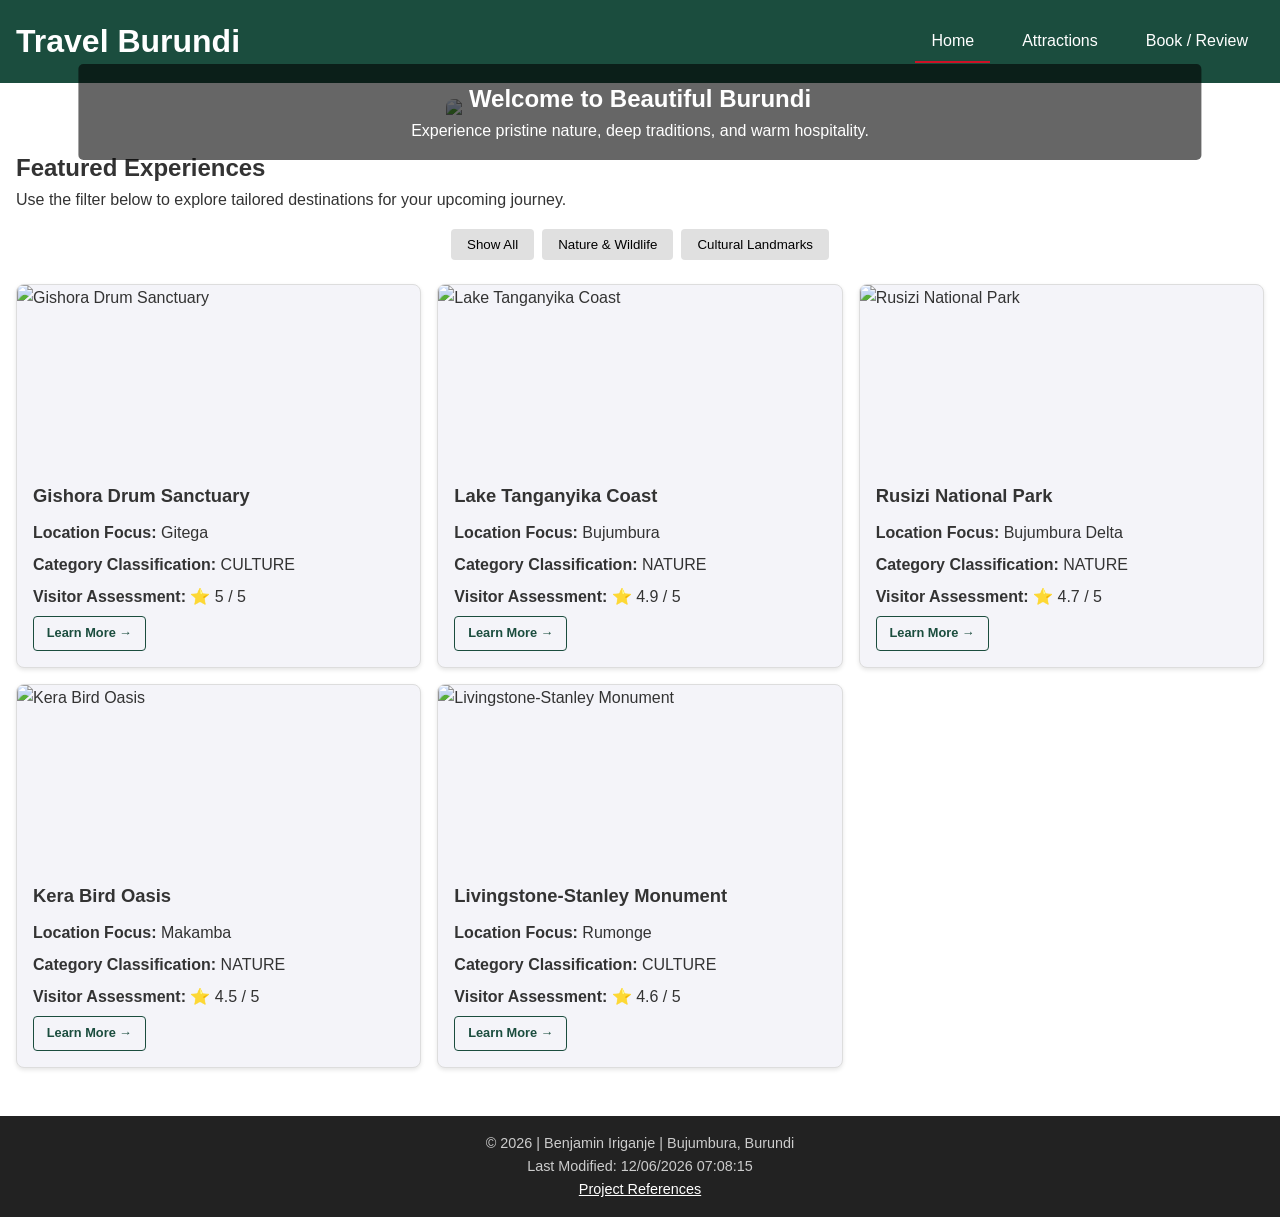
==== project/index.html @ b74495ed "first commit" ====
<!DOCTYPE html>
<html lang="en">
<head>
    <meta charset="UTF-8">
    <meta name="viewport" content="width=device-width, initial-scale=1.0">
    <title>Travel Burundi - Discover the Heart of Africa</title>
    <meta name="description" content="Explore the beautiful landscapes, rich culture, and ecotourism of Burundi. Plan your trip to Lake Tanganyika and more.">
    <link rel="stylesheet" href="styles/project.css">
    <script src="scripts/project.js" defer></script>
</head>
<body>
    <header>
        <h1>Travel Burundi</h1>
        <nav>
            <button id="menu-toggle" aria-label="Toggle Menu">&#9776;</button>
            <ul id="nav-menu">
                <li><a href="index.html" class="active">Home</a></li>
                <li><a href="attractions.html">Attractions</a></li>
                <li><a href="form.html">Book / Review</a></li>
            </ul>
        </nav>
    </header>

    <main>
        <section class="hero">
            <img src="images/hero-optimized.webp" alt="Scenic view of Lake Tanganyika shoreline in Burundi" loading="lazy">
            <div class="hero-text">
                <h2>Welcome to Beautiful Burundi</h2>
                <p>Experience pristine nature, deep traditions, and warm hospitality.</p>
            </div>
        </section>

        <section class="intro">
            <h2>Featured Experiences</h2>
            <p>Use the filter below to explore tailored destinations for your upcoming journey.</p>
            <div class="filter-controls">
                <button id="btn-all" class="filter-btn">Show All</button>
                <button id="btn-nature" class="filter-btn">Nature & Wildlife</button>
                <button id="btn-culture" class="filter-btn">Cultural Landmarks</button>
            </div>
            <div id="destinations-grid" class="grid-container"></div>
        </section>
    </main>

    <footer>
        <p>&copy; <span id="current-year"></span> | Benjamin Iriganje | Bujumbura, Burundi</p>
        <p>Last Modified: <span id="last-modified"></span></p>
        <p><a href="references.html">Project References</a></p>
    </footer>
</body>
</html>
---- project/styles/project.css ----
/* Color Palette Variables */
:root {
    --primary-color: #1b4d3e; /* Forest Green tint matching Burundi's environment */
    --secondary-color: #ce1126; /* Deep Red accent */
    --accent-color: #f4f4f9;
    --text-color: #333333;
    --font-stack: 'Segoe UI', Tahoma, Geneva, Verdana, sans-serif;
}

/* Base Formats */
* {
    box-sizing: border-box;
    margin: 0;
    padding: 0;
}

body {
    font-family: var(--font-stack);
    color: var(--text-color);
    background-color: #ffffff;
    line-height: 1.6;
}

/* Header & Navigation Layout */
header {
    background-color: var(--primary-color);
    color: white;
    padding: 1rem;
    display: flex;
    justify-content: space-between;
    align-items: center;
}

nav ul {
    list-style: none;
    display: none; /* Collapsed view for mobile first */
    flex-direction: column;
}

nav ul.show {
    display: flex;
}

nav ul li a {
    color: white;
    text-decoration: none;
    padding: 0.5rem 1rem;
    display: block;
}

nav ul li a.active, nav ul li a:hover {
    border-bottom: 2px solid var(--secondary-color);
}

#menu-toggle {
    background: none;
    border: none;
    color: white;
    font-size: 1.5rem;
    cursor: pointer;
}

/* Main Content Blocks */
main {
    padding: 1rem;
}

.hero {
    position: relative;
    text-align: center;
    color: white;
    margin-bottom: 1.5rem;
}

.hero img {
    width: 100%;
    height: 250px;
    object-fit: cover;
    border-radius: 8px;
}

.hero-text {
    position: absolute;
    top: 50%;
    left: 50%;
    transform: translate(-50%, -50%);
    background: rgba(0, 0, 0, 0.6);
    padding: 1rem;
    width: 90%;
    border-radius: 5px;
}

/* Dynamic Grid / Cards Layout Style Updates */
.filter-controls {
    margin: 1rem 0;
    display: flex;
    gap: 0.5rem;
    justify-content: center;
}

.filter-btn {
    padding: 0.5rem 1rem;
    background-color: #e0e0e0;
    border: none;
    cursor: pointer;
    border-radius: 4px;
}

.filter-btn:hover {
    background-color: var(--primary-color);
    color: white;
}

.grid-container {
    display: grid;
    grid-template-columns: 1fr;
    gap: 1rem;
    margin-top: 1.5rem;
}

/* Updated Card Styles for handling images properly */
.card {
    border: 1px solid #ddd;
    border-radius: 8px;
    padding: 0; /* Clear padding to let the image flush to top corners */
    background-color: var(--accent-color);
    box-shadow: 0 2px 4px rgba(0,0,0,0.1);
    display: flex;
    flex-direction: column;
    overflow: hidden;
}

.card-image-container {
    width: 100%;
    height: 180px; /* Uniform constraint for alignments */
    overflow: hidden;
}

.card-image-container img {
    width: 100%;
    height: 100%;
    object-fit: cover;
    display: block;
}

.card-content {
    padding: 1rem;
    display: flex;
    flex-direction: column;
    gap: 0.4rem;
    flex-grow: 1;
}

.card h3 {
    font-size: 1.15rem;
    margin-bottom: 0.2rem;
}

/* Styled Learn More Buttons inside individual cards */
.learn-more-btn {
    display: inline-block;
    margin-top: auto; /* Push down cleanly */
    padding: 0.4rem 0.8rem;
    border: 1px solid var(--primary-color);
    background-color: transparent;
    color: var(--primary-color);
    text-decoration: none;
    font-weight: bold;
    font-size: 0.8rem;
    width: max-content;
    border-radius: 4px;
}

.learn-more-btn:hover {
    background-color: var(--primary-color);
    color: white;
}

/* Form Styles */
form {
    display: flex;
    flex-direction: column;
    max-width: 500px;
    margin: 0 auto;
    gap: 0.8rem;
}

input, select, textarea {
    padding: 0.6rem;
    border: 1px solid #ccc;
    border-radius: 4px;
    width: 100%;
}

button[type="submit"] {
    background-color: var(--primary-color);
    color: white;
    padding: 0.8rem;
    border: none;
    cursor: pointer;
    border-radius: 4px;
    font-weight: bold;
}

button[type="submit"]:hover {
    background-color: #123329;
}

.stats-counter {
    text-align: center;
    font-weight: bold;
    color: var(--secondary-color);
    margin-bottom: 1rem;
}

/* Footer layout */
footer {
    background-color: #222;
    color: #ccc;
    text-align: center;
    padding: 1rem;
    margin-top: 2rem;
    font-size: 0.9rem;
}

footer a {
    color: white;
}

/* Responsive Breakpoints Larger Screens */
@media (min-width: 48rem) {
    #menu-toggle {
        display: none; /* Hide burger icon */
    }

    nav ul {
        display: flex; /* Always display row links */
        flex-direction: row;
        gap: 1rem;
    }

    .grid-container {
        grid-template-columns: repeat(2, 1fr);
    }

    .hero img {
        height: 400px;
    }
}

@media (min-width: 64rem) {
    .grid-container {
        grid-template-columns: repeat(3, 1fr);
    }
}
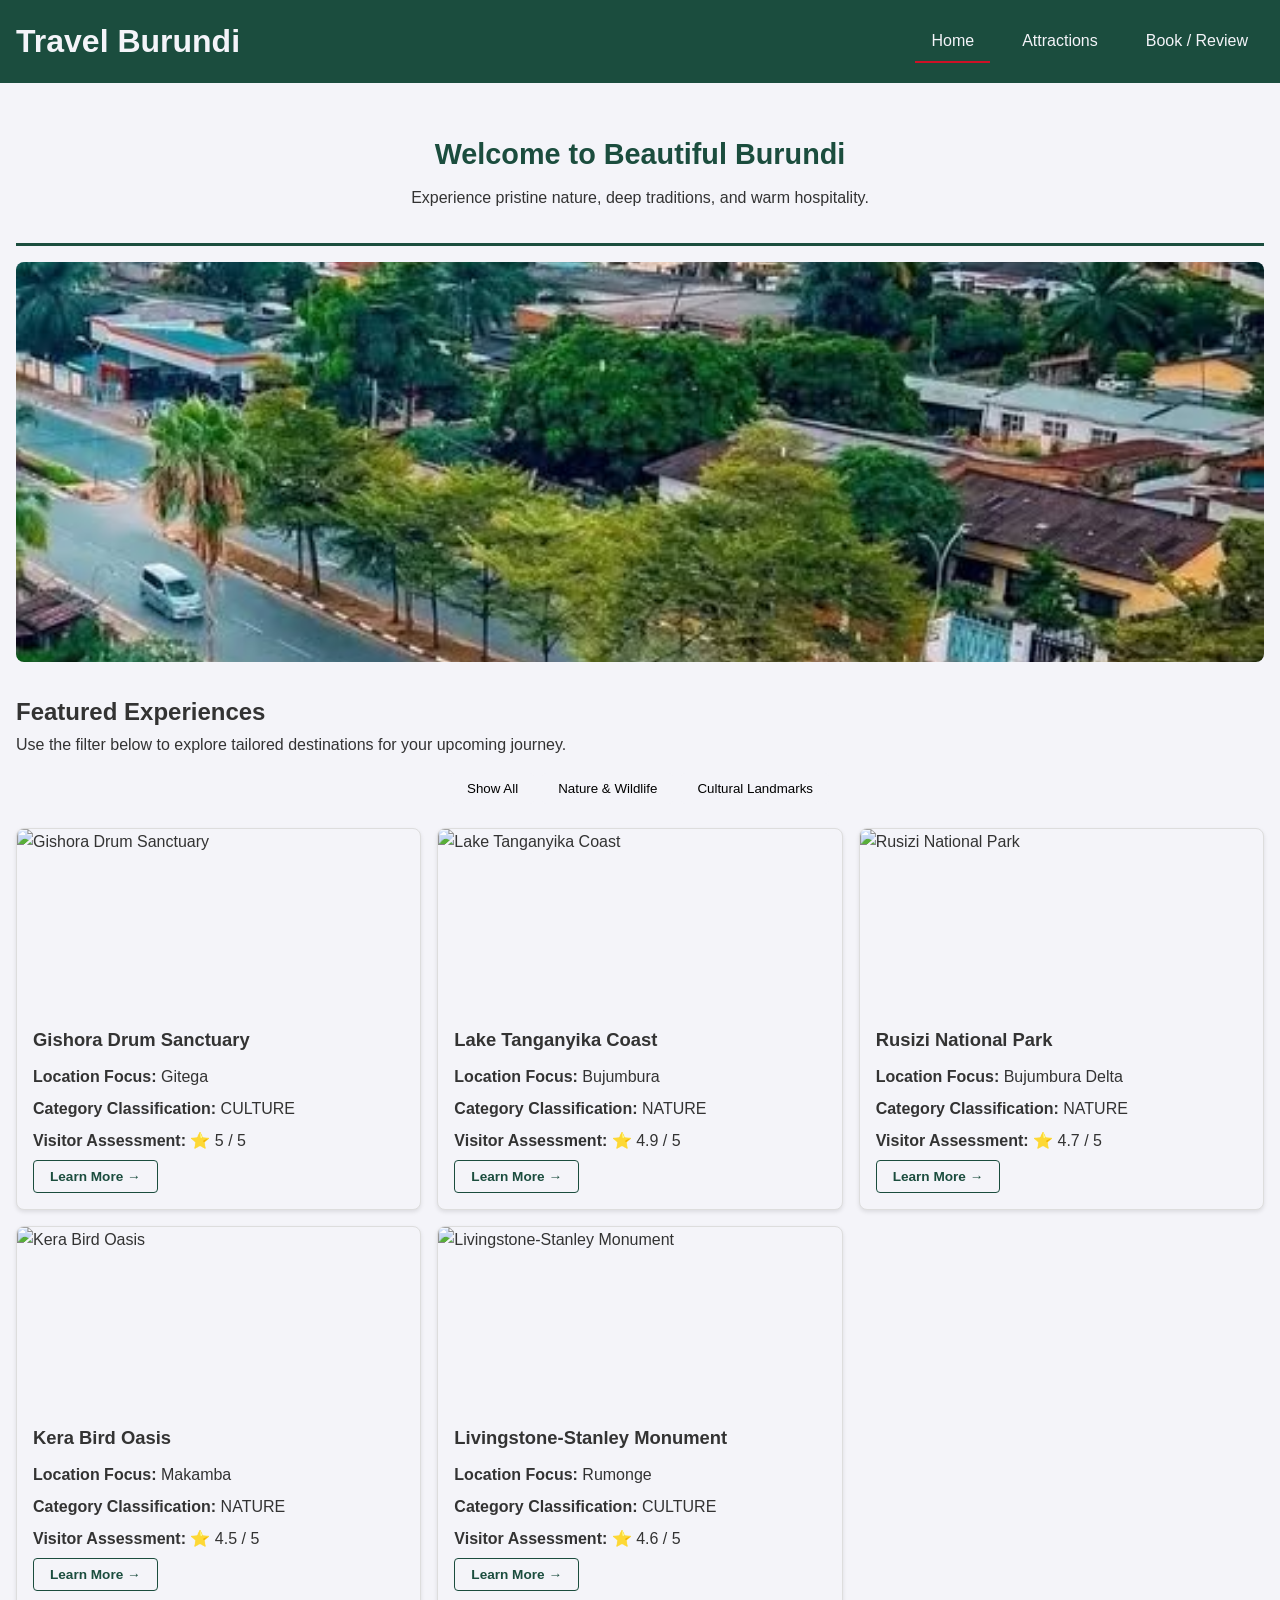
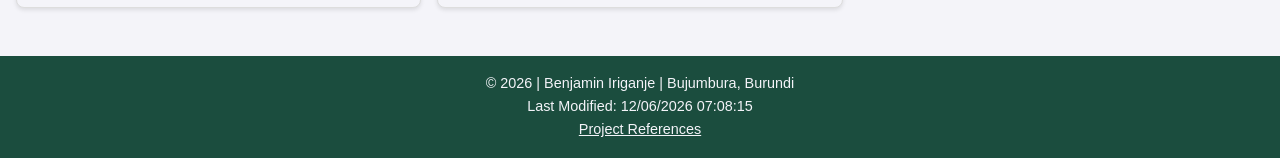
==== commit bf53962d: "first commit" ====
--- a/project/index.html
+++ b/project/index.html
@@ -5,6 +5,7 @@
     <meta name="viewport" content="width=device-width, initial-scale=1.0">
     <title>Travel Burundi - Discover the Heart of Africa</title>
     <meta name="description" content="Explore the beautiful landscapes, rich culture, and ecotourism of Burundi. Plan your trip to Lake Tanganyika and more.">
+    <meta name="author" content="Benjamin Iriganje">
     <link rel="stylesheet" href="styles/project.css">
     <script src="scripts/project.js" defer></script>
 </head>
@@ -22,12 +23,13 @@
     </header>
 
     <main>
+        <section class="welcome-banner">
+            <h2>Welcome to Beautiful Burundi</h2>
+            <p>Experience pristine nature, deep traditions, and warm hospitality.</p>
+        </section>
+
         <section class="hero">
-            <img src="images/hero-optimized.webp" alt="Scenic view of Lake Tanganyika shoreline in Burundi" loading="lazy">
-            <div class="hero-text">
-                <h2>Welcome to Beautiful Burundi</h2>
-                <p>Experience pristine nature, deep traditions, and warm hospitality.</p>
-            </div>
+            <img src="images/welcome.jpg" alt="Scenic view of Lake Tanganyika shoreline in Burundi" loading="lazy">
         </section>
 
         <section class="intro">
@@ -42,6 +44,14 @@
         </section>
     </main>
 
+    <div id="info-modal" class="modal-overlay">
+        <div class="modal-content">
+            <span id="close-modal" class="close-btn">&times;</span>
+            <h3 id="modal-title"></h3>
+            <p id="modal-text"></p>
+        </div>
+    </div>
+
     <footer>
         <p>&copy; <span id="current-year"></span> | Benjamin Iriganje | Bujumbura, Burundi</p>
         <p>Last Modified: <span id="last-modified"></span></p>
--- a/project/styles/project.css
+++ b/project/styles/project.css
@@ -17,14 +17,14 @@
 body {
     font-family: var(--font-stack);
     color: var(--text-color);
-    background-color: #ffffff;
+    background-color: var(--accent-color);
     line-height: 1.6;
 }
 
 /* Header & Navigation Layout */
 header {
     background-color: var(--primary-color);
-    color: white;
+    color: var(--accent-color);
     padding: 1rem;
     display: flex;
     justify-content: space-between;
@@ -42,7 +42,7 @@
 }
 
 nav ul li a {
-    color: white;
+    color: var(--accent-color);
     text-decoration: none;
     padding: 0.5rem 1rem;
     display: block;
@@ -55,7 +55,7 @@
 #menu-toggle {
     background: none;
     border: none;
-    color: white;
+    color: var(--accent-color);
     font-size: 1.5rem;
     cursor: pointer;
 }
@@ -65,10 +65,24 @@
     padding: 1rem;
 }
 
+/* Redesigned Welcome Banner Section Elements */
+.welcome-banner {
+    text-align: center;
+    background-color: var(--accent-color);
+    padding: 2rem 1rem;
+    border-bottom: 3px solid var(--primary-color);
+    margin-bottom: 1rem;
+}
+
+.welcome-banner h2 {
+    color: var(--primary-color);
+    font-size: 1.8rem;
+    margin-bottom: 0.5rem;
+}
+
 .hero {
     position: relative;
     text-align: center;
-    color: white;
     margin-bottom: 1.5rem;
 }
 
@@ -79,17 +93,6 @@
     border-radius: 8px;
 }
 
-.hero-text {
-    position: absolute;
-    top: 50%;
-    left: 50%;
-    transform: translate(-50%, -50%);
-    background: rgba(0, 0, 0, 0.6);
-    padding: 1rem;
-    width: 90%;
-    border-radius: 5px;
-}
-
 /* Dynamic Grid / Cards Layout Style Updates */
 .filter-controls {
     margin: 1rem 0;
@@ -100,7 +103,7 @@
 
 .filter-btn {
     padding: 0.5rem 1rem;
-    background-color: #e0e0e0;
+    background-color: var(--accent-color);
     border: none;
     cursor: pointer;
     border-radius: 4px;
@@ -108,7 +111,7 @@
 
 .filter-btn:hover {
     background-color: var(--primary-color);
-    color: white;
+    color: var(--accent-color);
 }
 
 .grid-container {
@@ -122,7 +125,7 @@
 .card {
     border: 1px solid #ddd;
     border-radius: 8px;
-    padding: 0; /* Clear padding to let the image flush to top corners */
+    padding: 0; 
     background-color: var(--accent-color);
     box-shadow: 0 2px 4px rgba(0,0,0,0.1);
     display: flex;
@@ -132,7 +135,7 @@
 
 .card-image-container {
     width: 100%;
-    height: 180px; /* Uniform constraint for alignments */
+    height: 180px; 
     overflow: hidden;
 }
 
@@ -156,24 +159,68 @@
     margin-bottom: 0.2rem;
 }
 
-/* Styled Learn More Buttons inside individual cards */
+/* Styled Interactive Learn More Buttons inside individual cards */
 .learn-more-btn {
     display: inline-block;
-    margin-top: auto; /* Push down cleanly */
-    padding: 0.4rem 0.8rem;
+    margin-top: auto; 
+    padding: 0.5rem 1rem;
     border: 1px solid var(--primary-color);
     background-color: transparent;
     color: var(--primary-color);
-    text-decoration: none;
     font-weight: bold;
-    font-size: 0.8rem;
+    font-size: 0.85rem;
     width: max-content;
     border-radius: 4px;
+    cursor: pointer;
+    transition: all 0.2s ease-in-out;
 }
 
 .learn-more-btn:hover {
     background-color: var(--primary-color);
-    color: white;
+    color: var(--accent-color);
+}
+
+/* Modal Popup Window Component Styling */
+.modal-overlay {
+    display: none; 
+    position: fixed; 
+    top: 0; 
+    left: 0; 
+    width: 100%; 
+    height: 100%; 
+    background: rgba(0, 0, 0, 0.7); 
+    z-index: 1000; 
+    justify-content: center; 
+    align-items: center;
+}
+
+.modal-content {
+    background: var(--accent-color); 
+    padding: 2rem; 
+    border-radius: 8px; 
+    max-width: 500px; 
+    width: 90%; 
+    position: relative;
+    box-shadow: 0 4px 15px rgba(0,0,0,0.2);
+}
+
+.close-btn {
+    position: absolute; 
+    top: 10px; 
+    right: 15px; 
+    font-size: 1.7rem; 
+    cursor: pointer; 
+    font-weight: bold;
+    color: #666;
+}
+
+.close-btn:hover {
+    color: var(--secondary-color);
+}
+
+#modal-title {
+    margin-bottom: 1rem; 
+    color: var(--primary-color);
 }
 
 /* Form Styles */
@@ -194,7 +241,7 @@
 
 button[type="submit"] {
     background-color: var(--primary-color);
-    color: white;
+    color: var(--accent-color);
     padding: 0.8rem;
     border: none;
     cursor: pointer;
@@ -215,8 +262,8 @@
 
 /* Footer layout */
 footer {
-    background-color: #222;
-    color: #ccc;
+    background-color: var(--primary-color);
+    color: var(--accent-color);
     text-align: center;
     padding: 1rem;
     margin-top: 2rem;
@@ -224,17 +271,17 @@
 }
 
 footer a {
-    color: white;
+    color: var(--accent-color);
 }
 
 /* Responsive Breakpoints Larger Screens */
 @media (min-width: 48rem) {
     #menu-toggle {
-        display: none; /* Hide burger icon */
+        display: none; 
     }
 
     nav ul {
-        display: flex; /* Always display row links */
+        display: flex; 
         flex-direction: row;
         gap: 1rem;
     }
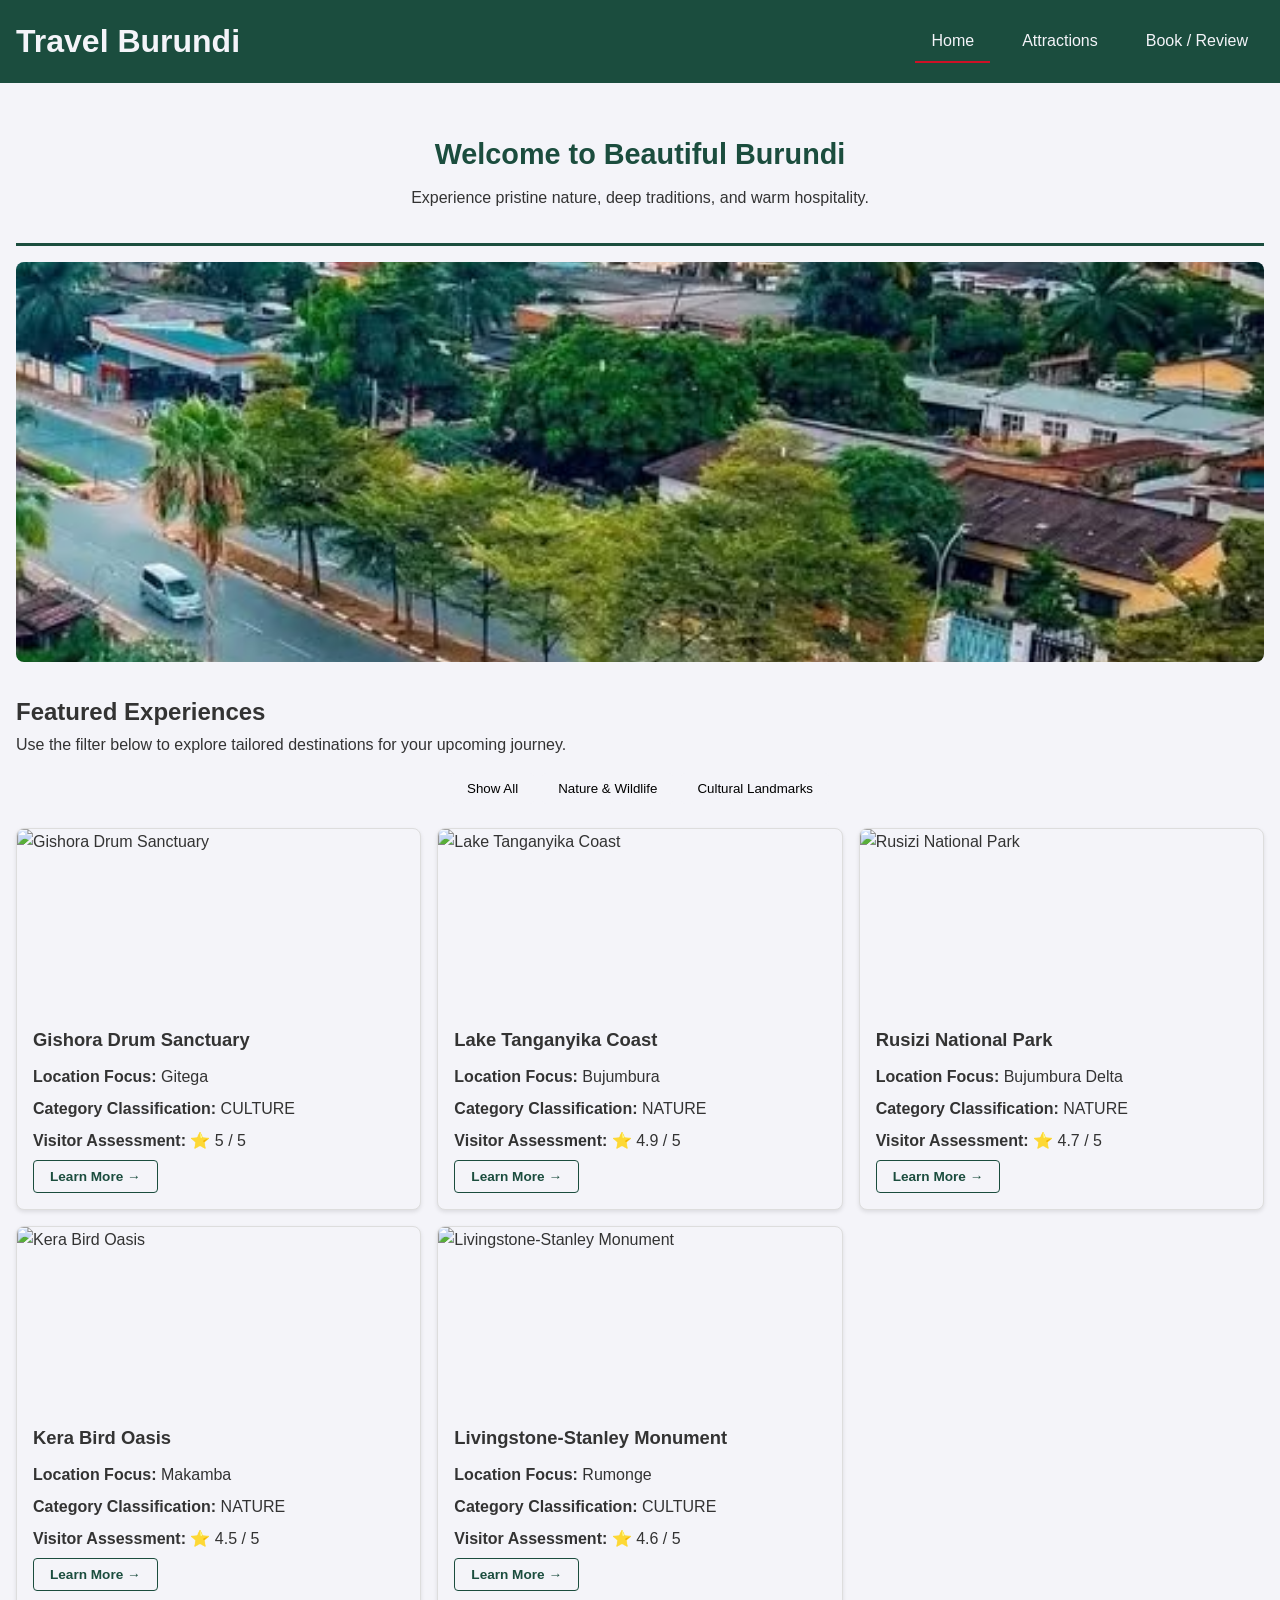
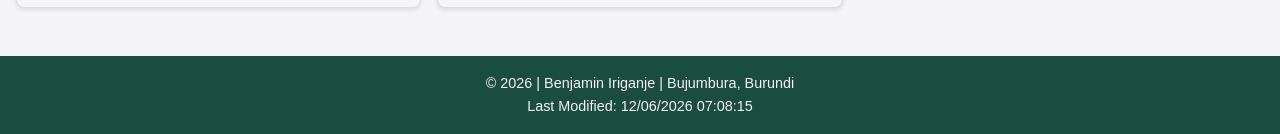
==== commit 13e3c1a8: "first commit" ====
--- a/project/index.html
+++ b/project/index.html
@@ -55,7 +55,6 @@
     <footer>
         <p>&copy; <span id="current-year"></span> | Benjamin Iriganje | Bujumbura, Burundi</p>
         <p>Last Modified: <span id="last-modified"></span></p>
-        <p><a href="references.html">Project References</a></p>
     </footer>
 </body>
 </html>
